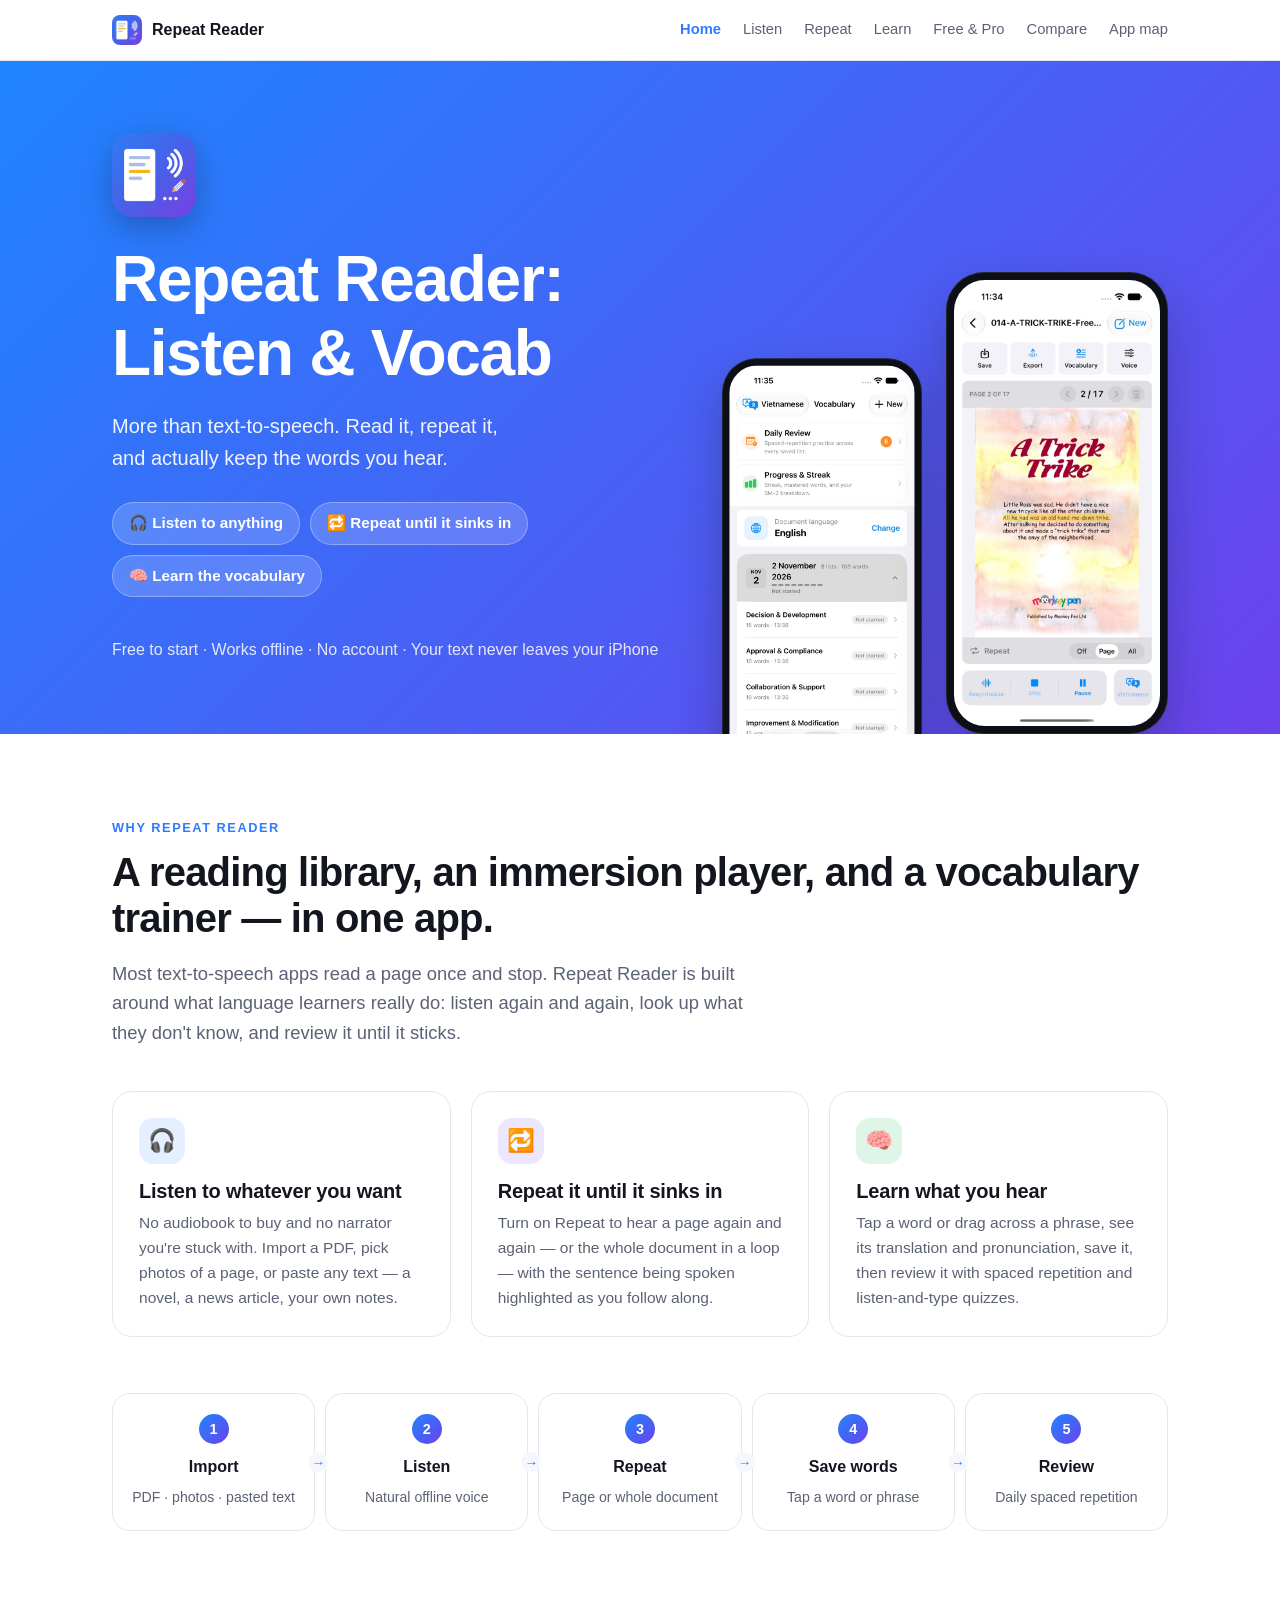
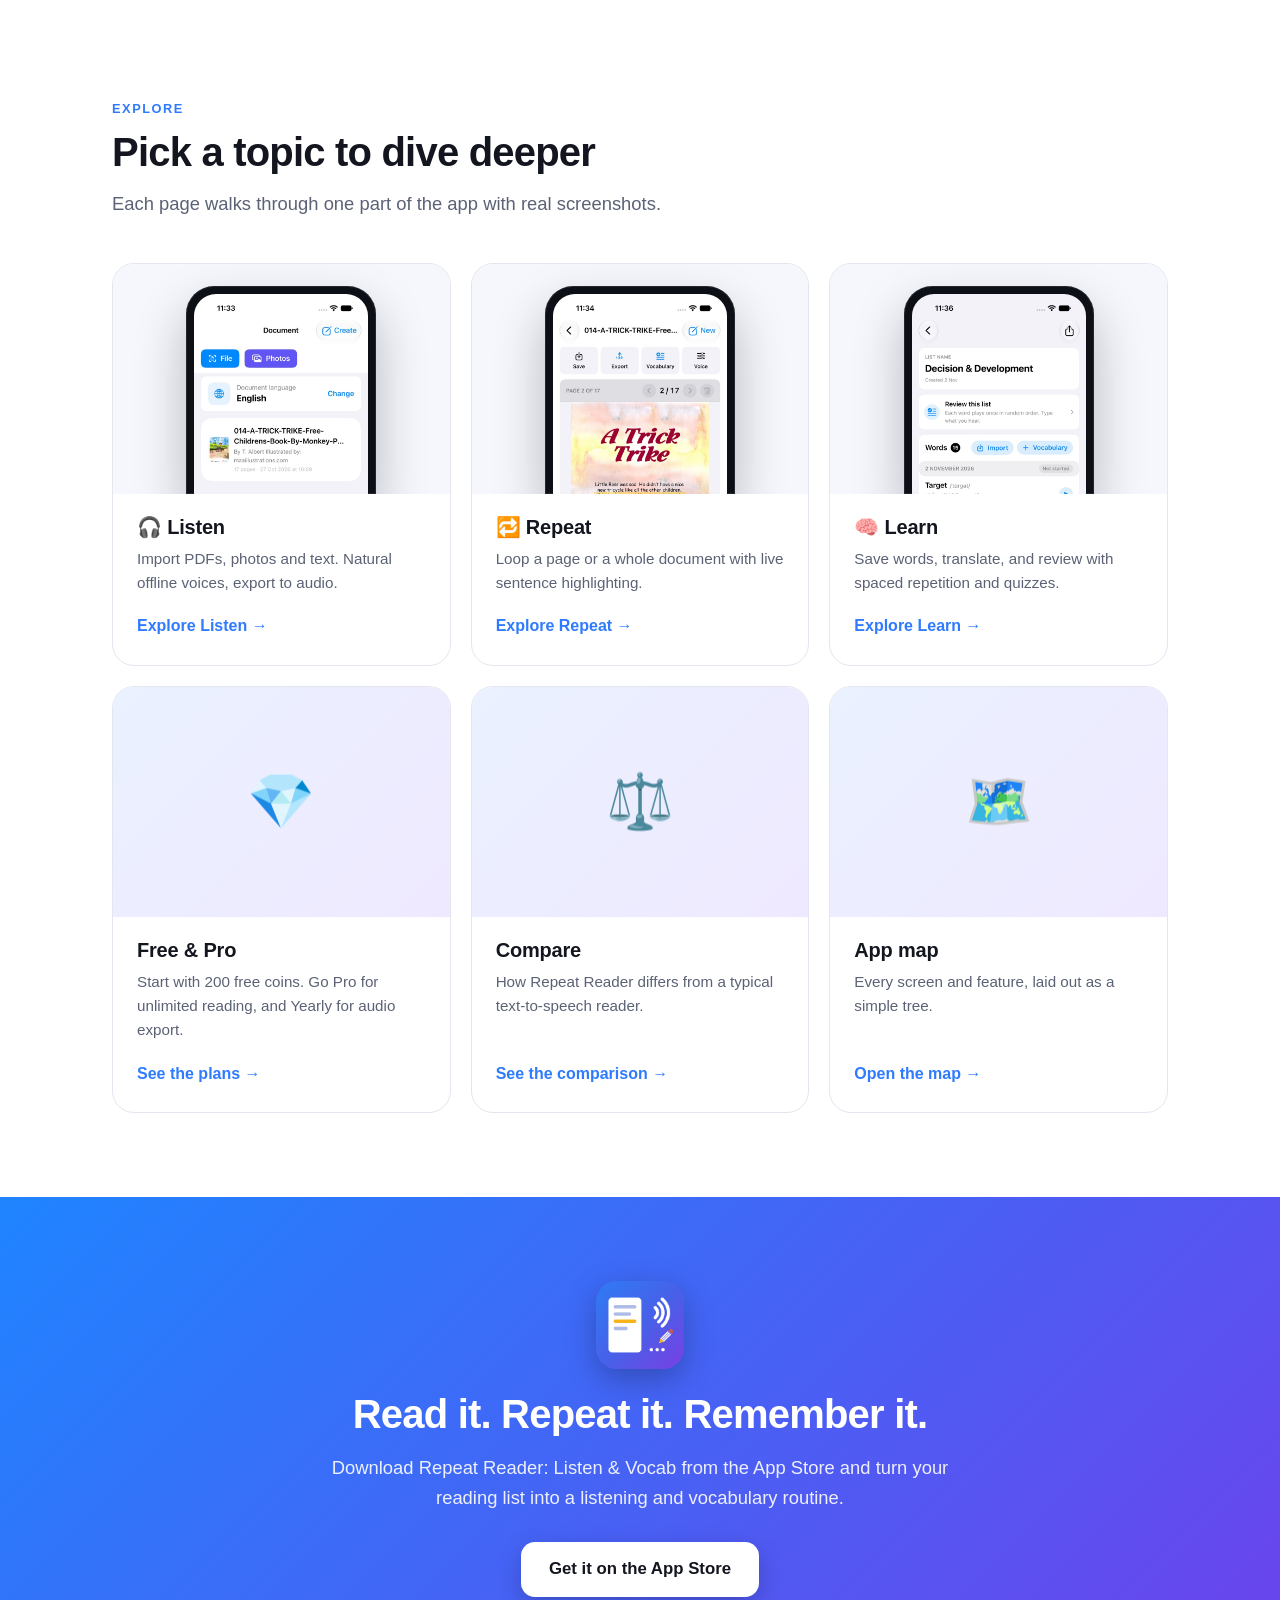
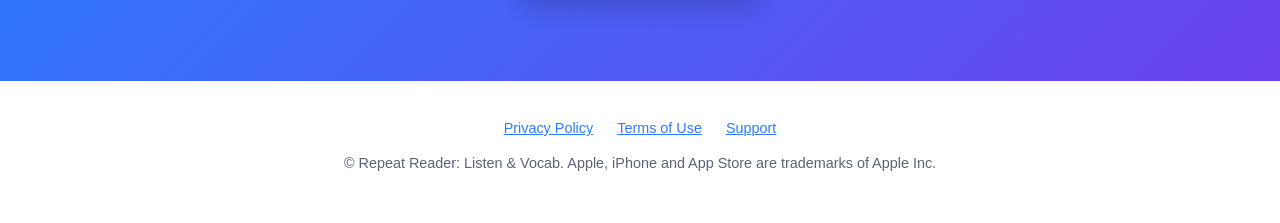
==== RepeatReader/marketing/index.html @ f609fd4f "Add repeat reader marketing" ====
<!doctype html>
<html lang="en">
<head>
  <meta charset="utf-8">
  <meta name="viewport" content="width=device-width, initial-scale=1">
  <title>Repeat Reader: Listen &amp; Vocab — Read, repeat, learn vocabulary</title>
  <meta name="description" content="More than text-to-speech. Listen to any PDF, photo or text with a natural offline voice, Repeat it until it sinks in, then translate, save and review the vocabulary you hear.">
  <link rel="stylesheet" href="style.css">
</head>
<body>

<nav>
  <div class="wrap">
    <a class="brand" href="index.html"><img src="images/icon.png" alt="Repeat Reader icon"> Repeat Reader</a>
    <ul>
      <li><a href="index.html" class="active" aria-current="page">Home</a></li>
      <li><a href="listen.html">Listen</a></li>
      <li><a href="repeat.html">Repeat</a></li>
      <li><a href="learn.html">Learn</a></li>
      <li><a href="pro.html">Free &amp; Pro</a></li>
      <li><a href="compare.html">Compare</a></li>
      <li><a href="map.html">App map</a></li>
    </ul>
  </div>
</nav>

<header class="hero">
  <div class="wrap hero-grid">
    <div style="padding-bottom:72px">
      <img class="icon" src="images/icon.png" alt="Repeat Reader app icon">
      <h1>Repeat Reader:<br>Listen &amp; Vocab</h1>
      <p class="sub">More than text-to-speech. Read it, repeat it, and actually keep the words you hear.</p>
      <div class="pillars">
        <span class="pill">🎧 Listen to anything</span>
        <span class="pill">🔁 Repeat until it sinks in</span>
        <span class="pill">🧠 Learn the vocabulary</span>
      </div>
      <p style="opacity:.85">Free to start · Works offline · No account · Your text never leaves your iPhone</p>
    </div>
    <div class="hero-phones">
      <div class="phone"><img src="images/vocab.jpg" alt="Vocabulary tab with Daily Review and saved lists"></div>
      <div class="phone"><img src="images/playing.jpg" alt="Reader highlighting the sentence being spoken"></div>
    </div>
  </div>
</header>

<section>
  <div class="wrap">
    <div class="eyebrow">Why Repeat Reader</div>
    <h2>A reading library, an immersion player, and a vocabulary trainer — in one app.</h2>
    <p class="lead" style="margin-top:18px">Most text-to-speech apps read a page once and stop. Repeat Reader is built around what language learners really do: listen again and again, look up what they don't know, and review it until it sticks.</p>

    <div class="cards">
      <div class="card">
        <div class="ico i-blue">🎧</div>
        <h3>Listen to whatever you want</h3>
        <p>No audiobook to buy and no narrator you're stuck with. Import a PDF, pick photos of a page, or paste any text — a novel, a news article, your own notes.</p>
      </div>
      <div class="card">
        <div class="ico i-purple">🔁</div>
        <h3>Repeat it until it sinks in</h3>
        <p>Turn on Repeat to hear a page again and again — or the whole document in a loop — with the sentence being spoken highlighted as you follow along.</p>
      </div>
      <div class="card">
        <div class="ico i-green">🧠</div>
        <h3>Learn what you hear</h3>
        <p>Tap a word or drag across a phrase, see its translation and pronunciation, save it, then review it with spaced repetition and listen-and-type quizzes.</p>
      </div>
    </div>

    <div class="loop" style="margin-top:56px">
      <div class="step"><div class="n">1</div><b>Import</b><span>PDF · photos · pasted text</span></div>
      <div class="step"><div class="n">2</div><b>Listen</b><span>Natural offline voice</span></div>
      <div class="step"><div class="n">3</div><b>Repeat</b><span>Page or whole document</span></div>
      <div class="step"><div class="n">4</div><b>Save words</b><span>Tap a word or phrase</span></div>
      <div class="step"><div class="n">5</div><b>Review</b><span>Daily spaced repetition</span></div>
    </div>
  </div>
</section>

<section>
  <div class="wrap">
    <div class="eyebrow">Explore</div>
    <h2>Pick a topic to dive deeper</h2>
    <p class="lead" style="margin-top:14px">Each page walks through one part of the app with real screenshots.</p>
    <div class="explore">
      <a class="tile" href="listen.html">
        <div class="thumb"><div class="phone"><img src="images/library.jpg" alt=""></div></div>
        <div class="body"><h3>🎧 Listen</h3><p>Import PDFs, photos and text. Natural offline voices, export to audio.</p><span class="go-link">Explore Listen →</span></div>
      </a>
      <a class="tile" href="repeat.html">
        <div class="thumb"><div class="phone"><img src="images/playing.jpg" alt=""></div></div>
        <div class="body"><h3>🔁 Repeat</h3><p>Loop a page or a whole document with live sentence highlighting.</p><span class="go-link">Explore Repeat →</span></div>
      </a>
      <a class="tile" href="learn.html">
        <div class="thumb"><div class="phone"><img src="images/list.jpg" alt=""></div></div>
        <div class="body"><h3>🧠 Learn</h3><p>Save words, translate, and review with spaced repetition and quizzes.</p><span class="go-link">Explore Learn →</span></div>
      </a>
      <a class="tile" href="pro.html">
        <div class="thumb plain">💎</div>
        <div class="body"><h3>Free &amp; Pro</h3><p>Start with 200 free coins. Go Pro for unlimited reading, and Yearly for audio export.</p><span class="go-link">See the plans →</span></div>
      </a>
      <a class="tile" href="compare.html">
        <div class="thumb plain">⚖️</div>
        <div class="body"><h3>Compare</h3><p>How Repeat Reader differs from a typical text-to-speech reader.</p><span class="go-link">See the comparison →</span></div>
      </a>
      <a class="tile" href="map.html">
        <div class="thumb plain">🗺️</div>
        <div class="body"><h3>App map</h3><p>Every screen and feature, laid out as a simple tree.</p><span class="go-link">Open the map →</span></div>
      </a>
    </div>
  </div>
</section>


<section class="cta">
  <div class="wrap">
    <img src="images/icon.png" alt="" style="width:88px;height:88px;border-radius:21px;margin:0 auto 22px;box-shadow:0 10px 30px rgba(0,0,0,.25)">
    <h2>Read it. Repeat it. Remember it.</h2>
    <p class="lead">Download Repeat Reader: Listen &amp; Vocab from the App Store and turn your reading list into a listening and vocabulary routine.</p>
    <a class="store" href="https://apps.apple.com/vn/app/repeat-reader-listen-vocab/id6798490565">Get it on the App Store</a>
  </div>
</section>

<footer>
  <div class="wrap">
    <p>
      <a href="https://chungmai.github.io/Documents/RepeatReader/privacy.html">Privacy Policy</a>
      <a href="https://chungmai.github.io/Documents/RepeatReader/terms.html">Terms of Use</a>
      <a href="mailto:maihuuchung@gmail.com">Support</a>
    </p>
    <p style="margin-top:12px">© Repeat Reader: Listen &amp; Vocab. Apple, iPhone and App Store are trademarks of Apple Inc.</p>
  </div>
</footer>

</body>
</html>
---- RepeatReader/marketing/style.css ----
:root {
      --blue: #2f7bff;
      --purple: #6c42ec;
      --ink: #14161f;
      --muted: #5b6275;
      --line: #e3e6ef;
      --soft: #f5f7fc;
      --green: #1fa95b;
      --orange: #ff8a1f;
      --grad: linear-gradient(135deg, #1f84ff 0%, #6c42ec 100%);
      font-family: -apple-system, BlinkMacSystemFont, "SF Pro Text", "Segoe UI", Roboto, sans-serif;
      line-height: 1.6;
      color-scheme: light;
    }
    * { box-sizing: border-box; }
    html { scroll-behavior: smooth; }
    body { margin: 0; background: #fff; color: var(--ink); -webkit-font-smoothing: antialiased; }
    img { max-width: 100%; display: block; }
    a { color: var(--blue); }
    .wrap { max-width: 1100px; margin: 0 auto; padding: 0 22px; }
    h1, h2, h3 { line-height: 1.15; margin: 0; letter-spacing: -0.02em; }
    h2 { font-size: clamp(1.7rem, 4vw, 2.5rem); }
    h3 { font-size: 1.25rem; letter-spacing: -0.01em; }
    p { margin: 0; }
    .eyebrow { font-size: .8rem; font-weight: 700; letter-spacing: .12em; text-transform: uppercase; color: var(--blue); margin-bottom: 10px; }
    .lead { font-size: 1.15rem; color: var(--muted); max-width: 62ch; }
    section { padding: 84px 0; }
    .alt { background: var(--soft); }

    /* ---------- nav ---------- */
    nav { position: sticky; top: 0; z-index: 20; background: rgba(255,255,255,.88); backdrop-filter: blur(12px); border-bottom: 1px solid var(--line); }
    nav .wrap { display: flex; align-items: center; justify-content: space-between; height: 60px; gap: 16px; }
    .brand { display: flex; align-items: center; gap: 10px; font-weight: 700; text-decoration: none; color: var(--ink); }
    .brand img { width: 30px; height: 30px; border-radius: 8px; }
    nav ul { display: flex; gap: 22px; list-style: none; margin: 0; padding: 0; font-size: .92rem; }
    nav ul a { color: var(--muted); text-decoration: none; font-weight: 500; }
    nav ul a:hover { color: var(--ink); }
    

    /* ---------- hero ---------- */
    .hero { background: var(--grad); color: #fff; padding: 72px 0 0; overflow: hidden; }
    .hero-grid { display: grid; grid-template-columns: 1.1fr .9fr; gap: 40px; align-items: end; }
    .hero h1 { font-size: clamp(2.3rem, 6vw, 4rem); }
    .hero p.sub { font-size: 1.25rem; margin-top: 20px; opacity: .93; max-width: 36ch; }
    .hero .icon { width: 84px; height: 84px; border-radius: 20px; box-shadow: 0 10px 30px rgba(0,0,0,.25); margin-bottom: 26px; }
    .pillars { display: flex; flex-wrap: wrap; gap: 10px; margin: 28px 0 40px; }
    .pill { background: rgba(255,255,255,.17); border: 1px solid rgba(255,255,255,.3); padding: 8px 16px; border-radius: 999px; font-weight: 600; font-size: .95rem; }
    .hero-phones { display: flex; justify-content: center; gap: 14px; align-items: flex-end; }
    .hero-phones .phone:nth-child(1) { transform: translateY(40px) scale(.9); transform-origin: bottom; }
    .hero-phones .phone:nth-child(2) { transform: translateY(0); }
    @media (max-width: 860px) {
      .hero-grid { grid-template-columns: 1fr; }
      .hero-phones .phone:nth-child(1) { display: none; }
    }

    /* ---------- phone frame ---------- */
    .phone { background: #0d0f16; border-radius: 38px; padding: 8px; box-shadow: 0 24px 50px rgba(20,22,31,.28), 0 0 0 1px rgba(255,255,255,.1) inset; width: 100%; max-width: 270px; flex: 0 1 auto; }
    .phone img { border-radius: 31px; width: 100%; height: auto; background: #fff; }
    .phone.sheet img { border-radius: 24px; }
    figcaption { text-align: center; font-size: .86rem; color: var(--muted); margin-top: 14px; font-weight: 500; }
    figure { margin: 0; }

    /* ---------- why ---------- */
    .cards { display: grid; grid-template-columns: repeat(3, 1fr); gap: 20px; margin-top: 44px; }
    .card { background: #fff; border: 1px solid var(--line); border-radius: 20px; padding: 26px; }
    .alt .card { border-color: transparent; box-shadow: 0 6px 20px rgba(20,22,31,.06); }
    .card .ico { width: 46px; height: 46px; border-radius: 14px; display: grid; place-items: center; font-size: 1.4rem; margin-bottom: 16px; }
    .card p { color: var(--muted); margin-top: 8px; font-size: .97rem; }
    .i-blue { background: #e4efff; } .i-purple { background: #ece6ff; } .i-green { background: #dff5e8; } .i-orange { background: #ffeedb; }
    @media (max-width: 860px) { .cards { grid-template-columns: 1fr; } }
    .cards.four { grid-template-columns: repeat(4, 1fr); }
    @media (max-width: 960px) { .cards.four { grid-template-columns: repeat(2, 1fr); } }
    @media (max-width: 560px) { .cards.four { grid-template-columns: 1fr; } }

    /* ---------- feature rows ---------- */
    .feature { display: grid; grid-template-columns: 1fr 1fr; gap: 56px; align-items: center; }
    .feature.flip .copy { order: 2; }
    .feature .copy ul { padding: 0; list-style: none; margin: 22px 0 0; display: grid; gap: 12px; }
    .feature .copy li { padding-left: 30px; position: relative; color: var(--muted); }
    .feature .copy li b { color: var(--ink); }
    .feature .copy li::before { content: "✓"; position: absolute; left: 0; top: 0; width: 20px; height: 20px; border-radius: 50%; background: var(--green); color: #fff; font-size: .72rem; font-weight: 800; display: grid; place-items: center; margin-top: 4px; }
    .feature .copy .lead { margin-top: 14px; }
    .shots { display: flex; gap: 18px; justify-content: center; align-items: flex-start; flex-wrap: wrap; }
    .shots figure { flex: 1 1 0; min-width: 130px; max-width: 270px; }
    .shots.three figure { max-width: 220px; }
    .shots figure:nth-child(even) { margin-top: 36px; }
    @media (max-width: 860px) {
      .feature { grid-template-columns: 1fr; gap: 36px; }
      .feature.flip .copy { order: 0; }
    }
    .stack > * + * { margin-top: 84px; }

    /* ---------- tag / badge ---------- */
    .tag { display: inline-block; font-size: .72rem; font-weight: 700; letter-spacing: .06em; text-transform: uppercase; padding: 4px 10px; border-radius: 999px; background: #e4efff; color: var(--blue); margin-bottom: 14px; }
    .tag.hot { background: #ffeedb; color: #c8650b; }
    .tag.go { background: #dff5e8; color: #14803f; }

    /* ---------- comparison ---------- */
    .table-wrap { overflow-x: auto; margin-top: 40px; border-radius: 20px; border: 1px solid var(--line); background: #fff; }
    table { border-collapse: collapse; width: 100%; min-width: 640px; }
    th, td { padding: 16px 20px; text-align: left; border-bottom: 1px solid var(--line); font-size: .97rem; vertical-align: top; }
    tr:last-child td { border-bottom: 0; }
    th { background: var(--soft); font-size: .85rem; letter-spacing: .04em; text-transform: uppercase; color: var(--muted); }
    th.us { background: var(--grad); color: #fff; }
    td.us { background: #f3f0ff; font-weight: 600; }
    .yes { color: var(--green); font-weight: 700; }
    .no { color: #b3b8c6; font-weight: 700; }
    .meh { color: #c8650b; font-weight: 600; }

    /* ---------- loop diagram ---------- */
    .loop { display: grid; grid-template-columns: repeat(5, 1fr); gap: 10px; margin-top: 44px; align-items: stretch; }
    .loop .step { background: #fff; border: 1px solid var(--line); border-radius: 18px; padding: 20px 14px; text-align: center; position: relative; }
    .loop .step .n { width: 30px; height: 30px; border-radius: 50%; background: var(--grad); color: #fff; font-weight: 700; display: grid; place-items: center; margin: 0 auto 10px; font-size: .9rem; }
    .loop .step b { display: block; margin-bottom: 4px; }
    .loop .step span { color: var(--muted); font-size: .88rem; }
    .loop .step:not(:last-child)::after { content: "→"; position: absolute; right: -14px; top: 50%; transform: translateY(-50%); color: var(--blue); font-weight: 800; z-index: 2; background: var(--soft); border-radius: 50%; width: 20px; height: 20px; display: grid; place-items: center; font-size: .85rem; }
    @media (max-width: 860px) {
      .loop { grid-template-columns: 1fr; }
      .loop .step:not(:last-child)::after { content: "↓"; right: 50%; top: auto; bottom: -15px; transform: translateX(50%); }
    }

    /* ---------- tree ---------- */
    .tree-wrap { background: #fff; border: 1px solid var(--line); border-radius: 22px; padding: 32px; margin-top: 40px; overflow-x: auto; }
    .tree, .tree ul { list-style: none; margin: 0; padding-left: 0; }
    .tree ul { margin-left: 14px; padding-left: 22px; border-left: 2px solid var(--line); }
    .tree li { position: relative; padding: 5px 0; }
    .tree ul > li::before { content: ""; position: absolute; left: -22px; top: 21px; width: 16px; border-top: 2px solid var(--line); }
    .tree .node { display: inline-flex; align-items: center; gap: 8px; padding: 6px 14px; border-radius: 12px; font-weight: 600; font-size: .95rem; white-space: nowrap; }
    .tree .root > .node { background: var(--grad); color: #fff; font-size: 1.05rem; padding: 9px 18px; }
    .tree .tab > .node { background: #e4efff; color: #1a5fd6; }
    .tree .tab.green > .node { background: #dff5e8; color: #14803f; }
    .tree .tab.orange > .node { background: #ffeedb; color: #b4590a; }
    .tree .tab.gray > .node { background: #eceef4; color: #3d4358; }
    .tree .leaf > .node { background: var(--soft); border: 1px solid var(--line); font-weight: 500; color: #2a2f40; }
    .tree .leaf small { color: var(--muted); font-weight: 400; white-space: normal; }
    .tree .sub > .node { background: #ece6ff; color: #5a35c9; }
    .legend { display: flex; flex-wrap: wrap; gap: 16px; margin-top: 22px; padding-top: 18px; border-top: 1px dashed var(--line); font-size: .85rem; color: var(--muted); }
    .legend i { display: inline-block; width: 12px; height: 12px; border-radius: 4px; margin-right: 6px; vertical-align: -1px; }

    /* ---------- privacy band ---------- */
    .band { background: var(--ink); color: #fff; }
    .band .lead { color: #b9bfd1; }
    .band .card { background: #1d202c; border-color: #2c3040; }
    .band .card p { color: #b9bfd1; }
    .band .eyebrow { color: #7fb0ff; }

    /* ---------- cta ---------- */
    .cta { background: var(--grad); color: #fff; text-align: center; }
    .cta .lead { color: rgba(255,255,255,.9); margin: 16px auto 0; }
    .store { display: inline-block; margin-top: 30px; background: #fff; color: var(--ink); text-decoration: none; font-weight: 700; padding: 14px 28px; border-radius: 14px; font-size: 1.05rem; box-shadow: 0 8px 24px rgba(0,0,0,.2); }
    footer { padding: 36px 0 48px; color: var(--muted); font-size: .9rem; text-align: center; }
    footer a { margin: 0 10px; }
    .chips { display: flex; flex-wrap: wrap; gap: 8px; margin-top: 18px; }
    .chip { background: #fff; border: 1px solid var(--line); border-radius: 999px; padding: 4px 12px; font-size: .85rem; color: var(--muted); }
  
    /* ---------- multi-page additions ---------- */
    nav ul a.active { color: var(--blue); font-weight: 700; }
    @media (max-width: 760px) {
      nav .wrap { height: auto; padding-top: 10px; padding-bottom: 10px; flex-wrap: wrap; }
      nav ul { width: 100%; overflow-x: auto; gap: 18px; padding-bottom: 4px; white-space: nowrap; }
    }
    .page-hero { background: var(--grad); color: #fff; padding: 64px 0 56px; }
    .page-hero .crumb { font-size: .85rem; opacity: .85; margin-bottom: 14px; }
    .page-hero .crumb a { color: #fff; }
    .page-hero h1 { font-size: clamp(2rem, 5vw, 3.2rem); }
    .page-hero p { font-size: 1.2rem; margin-top: 14px; opacity: .94; max-width: 52ch; }
    .explore { display: grid; grid-template-columns: repeat(3, 1fr); gap: 20px; margin-top: 44px; }
    .tile { display: flex; flex-direction: column; background: #fff; border: 1px solid var(--line); border-radius: 22px; overflow: hidden; text-decoration: none; color: var(--ink); transition: transform .18s, box-shadow .18s; }
    .tile:hover { transform: translateY(-4px); box-shadow: 0 16px 36px rgba(20,22,31,.12); }
    .tile .thumb { height: 230px; background: var(--soft); overflow: hidden; display: flex; justify-content: center; padding-top: 22px; }
    .tile .thumb .phone { max-width: 190px; border-radius: 28px 28px 0 0; padding-bottom: 0; }
    .tile .thumb .phone img { border-radius: 22px 22px 0 0; }
    .tile .thumb.plain { align-items: center; padding-top: 0; font-size: 3.4rem; background: linear-gradient(135deg,#eaf1ff,#efe9ff); }
    .tile .body { padding: 22px 24px 26px; display: flex; flex-direction: column; gap: 8px; flex: 1; }
    .tile .body p { color: var(--muted); font-size: .95rem; }
    .tile .go-link { margin-top: auto; padding-top: 10px; color: var(--blue); font-weight: 700; }
    @media (max-width: 900px) { .explore { grid-template-columns: 1fr 1fr; } }
    @media (max-width: 580px) { .explore { grid-template-columns: 1fr; } }
    .pager { display: flex; justify-content: space-between; gap: 16px; padding: 44px 0; border-top: 1px solid var(--line); flex-wrap: wrap; }
    .pager a { text-decoration: none; display: block; padding: 16px 22px; border: 1px solid var(--line); border-radius: 16px; min-width: 200px; color: var(--ink); background: #fff; }
    .pager a:hover { border-color: var(--blue); }
    .pager small { display: block; color: var(--muted); font-size: .8rem; text-transform: uppercase; letter-spacing: .08em; }
    .pager b { color: var(--blue); }
    .pager .next { text-align: right; margin-left: auto; }
    .steps3 { display: grid; grid-template-columns: repeat(3, 1fr); gap: 20px; margin-top: 36px; }
    @media (max-width: 860px) { .steps3 { grid-template-columns: 1fr; } }
    .mode { background: #fff; border: 1px solid var(--line); border-radius: 20px; padding: 26px; }
    .mode .badge { display: inline-block; font-weight: 800; font-size: .85rem; background: var(--grad); color: #fff; border-radius: 999px; padding: 4px 14px; margin-bottom: 12px; }
    .mode p { color: var(--muted); font-size: .97rem; margin-top: 8px; }

/* ---------- Free & Pro page ---------- */
.tree .tab.purple > .node { background: #ece6ff; color: #5a35c9; }
.plans { display: grid; grid-template-columns: repeat(3, 1fr); gap: 20px; margin-top: 44px; align-items: stretch; }
.plan { background: #fff; border: 1px solid var(--line); border-radius: 22px; padding: 30px 26px 28px; position: relative; display: flex; flex-direction: column; }
.plan.featured { border: 2px solid var(--blue); box-shadow: 0 18px 40px rgba(47,123,255,.16); }
.plan .ribbon { position: absolute; top: -13px; left: 24px; background: var(--grad); color: #fff; font-size: .72rem; font-weight: 800; letter-spacing: .08em; padding: 5px 13px; border-radius: 999px; }
.plan .price { font-size: 2.3rem; font-weight: 800; letter-spacing: -0.02em; margin-top: 8px; line-height: 1.1; }
.plan .price small { font-size: 1rem; font-weight: 600; color: var(--muted); letter-spacing: 0; }
.plan .plan-note { color: var(--muted); font-size: .95rem; margin-top: 6px; }
.plan ul { list-style: none; padding: 0; margin: 22px 0 0; display: grid; gap: 11px; }
.plan li { position: relative; padding-left: 27px; color: var(--ink); font-size: .96rem; }
.plan li::before { content: "✓"; position: absolute; left: 0; top: 1px; width: 19px; height: 19px; border-radius: 50%; background: var(--green); color: #fff; font-size: .7rem; font-weight: 800; display: grid; place-items: center; margin-top: 2px; }
.plan li.no { color: var(--muted); }
.plan li.no::before { content: "✕"; background: #dde1ec; color: #8a91a6; }
.fine { color: var(--muted); font-size: .85rem; margin-top: 22px; max-width: 80ch; }
.faq { margin-top: 32px; display: grid; gap: 12px; }
.faq details { background: #fff; border: 1px solid var(--line); border-radius: 16px; padding: 4px 22px; }
.faq summary { cursor: pointer; font-weight: 600; padding: 16px 0; list-style: none; display: flex; justify-content: space-between; gap: 16px; }
.faq summary::-webkit-details-marker { display: none; }
.faq summary::after { content: "+"; color: var(--blue); font-weight: 800; font-size: 1.2rem; line-height: 1; }
.faq details[open] summary::after { content: "−"; }
.faq details p { color: var(--muted); padding: 0 0 18px; }
@media (max-width: 860px) { .plans { grid-template-columns: 1fr; } }
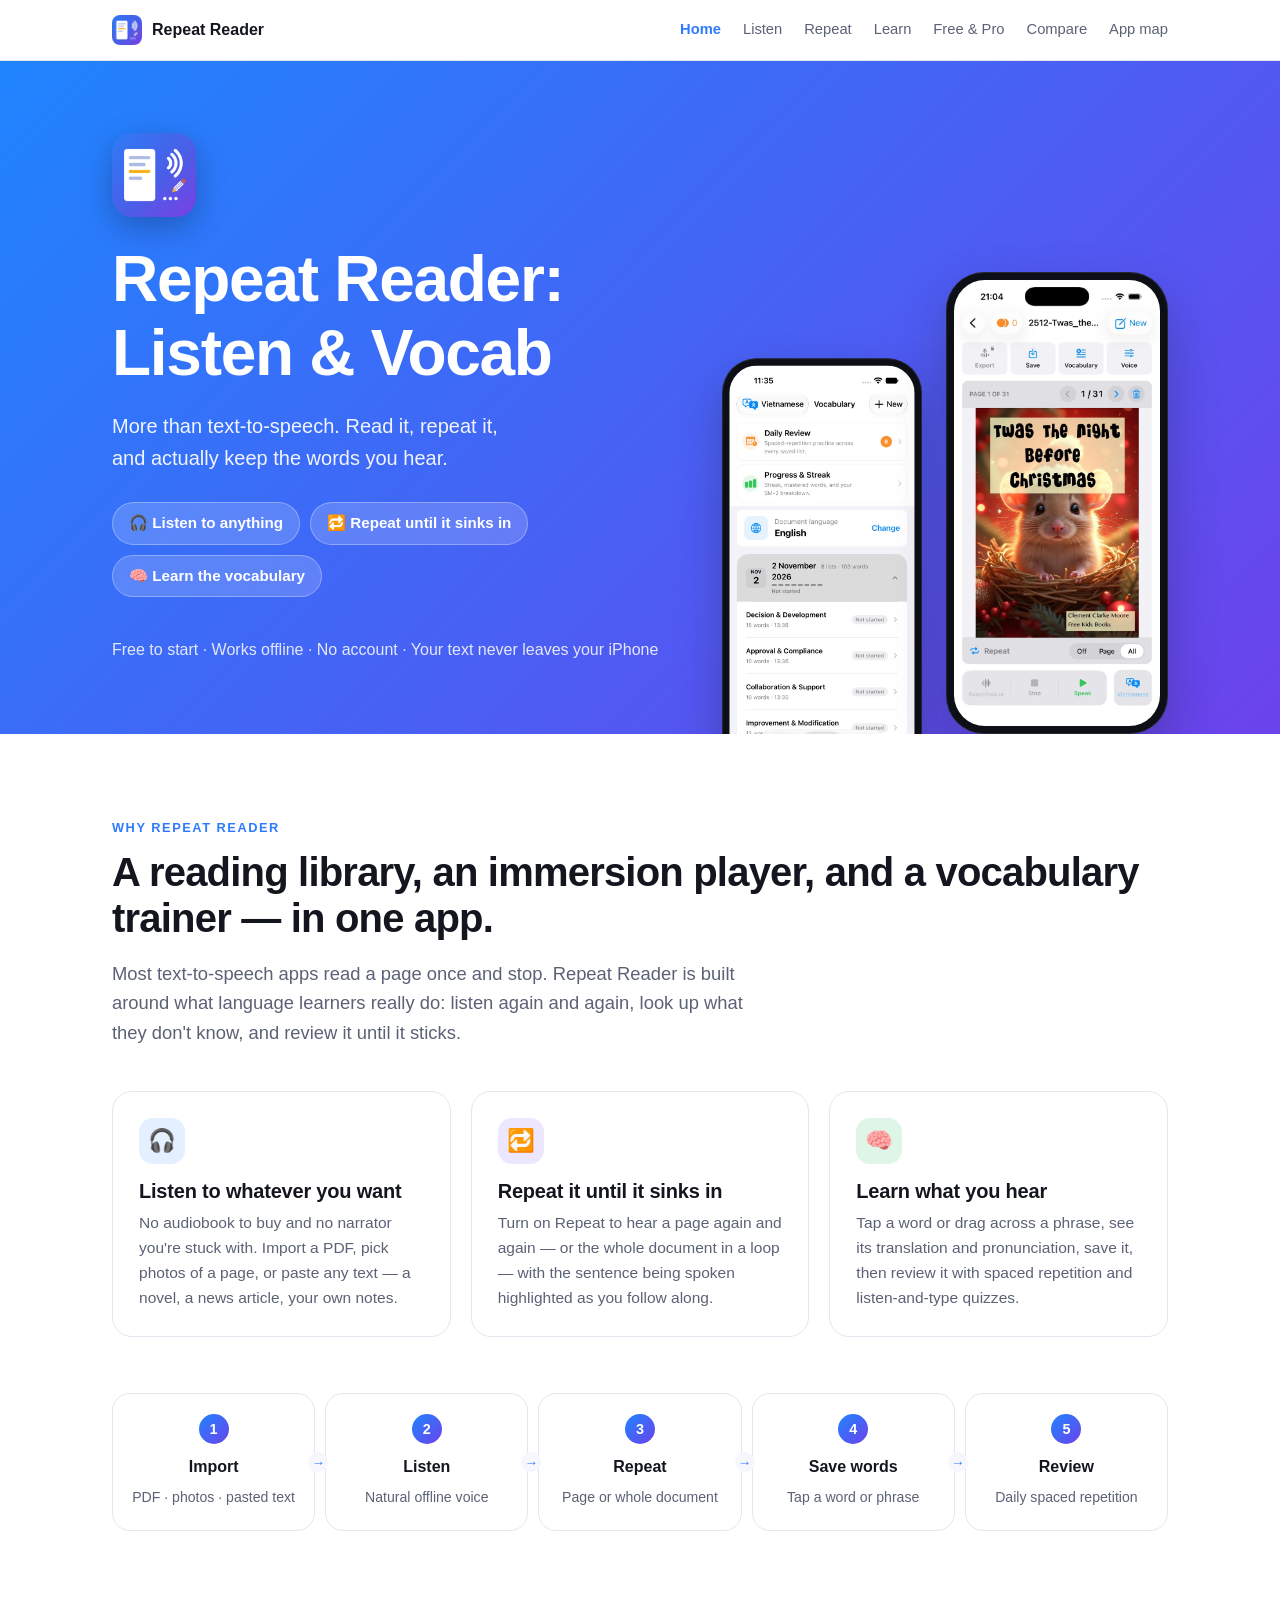
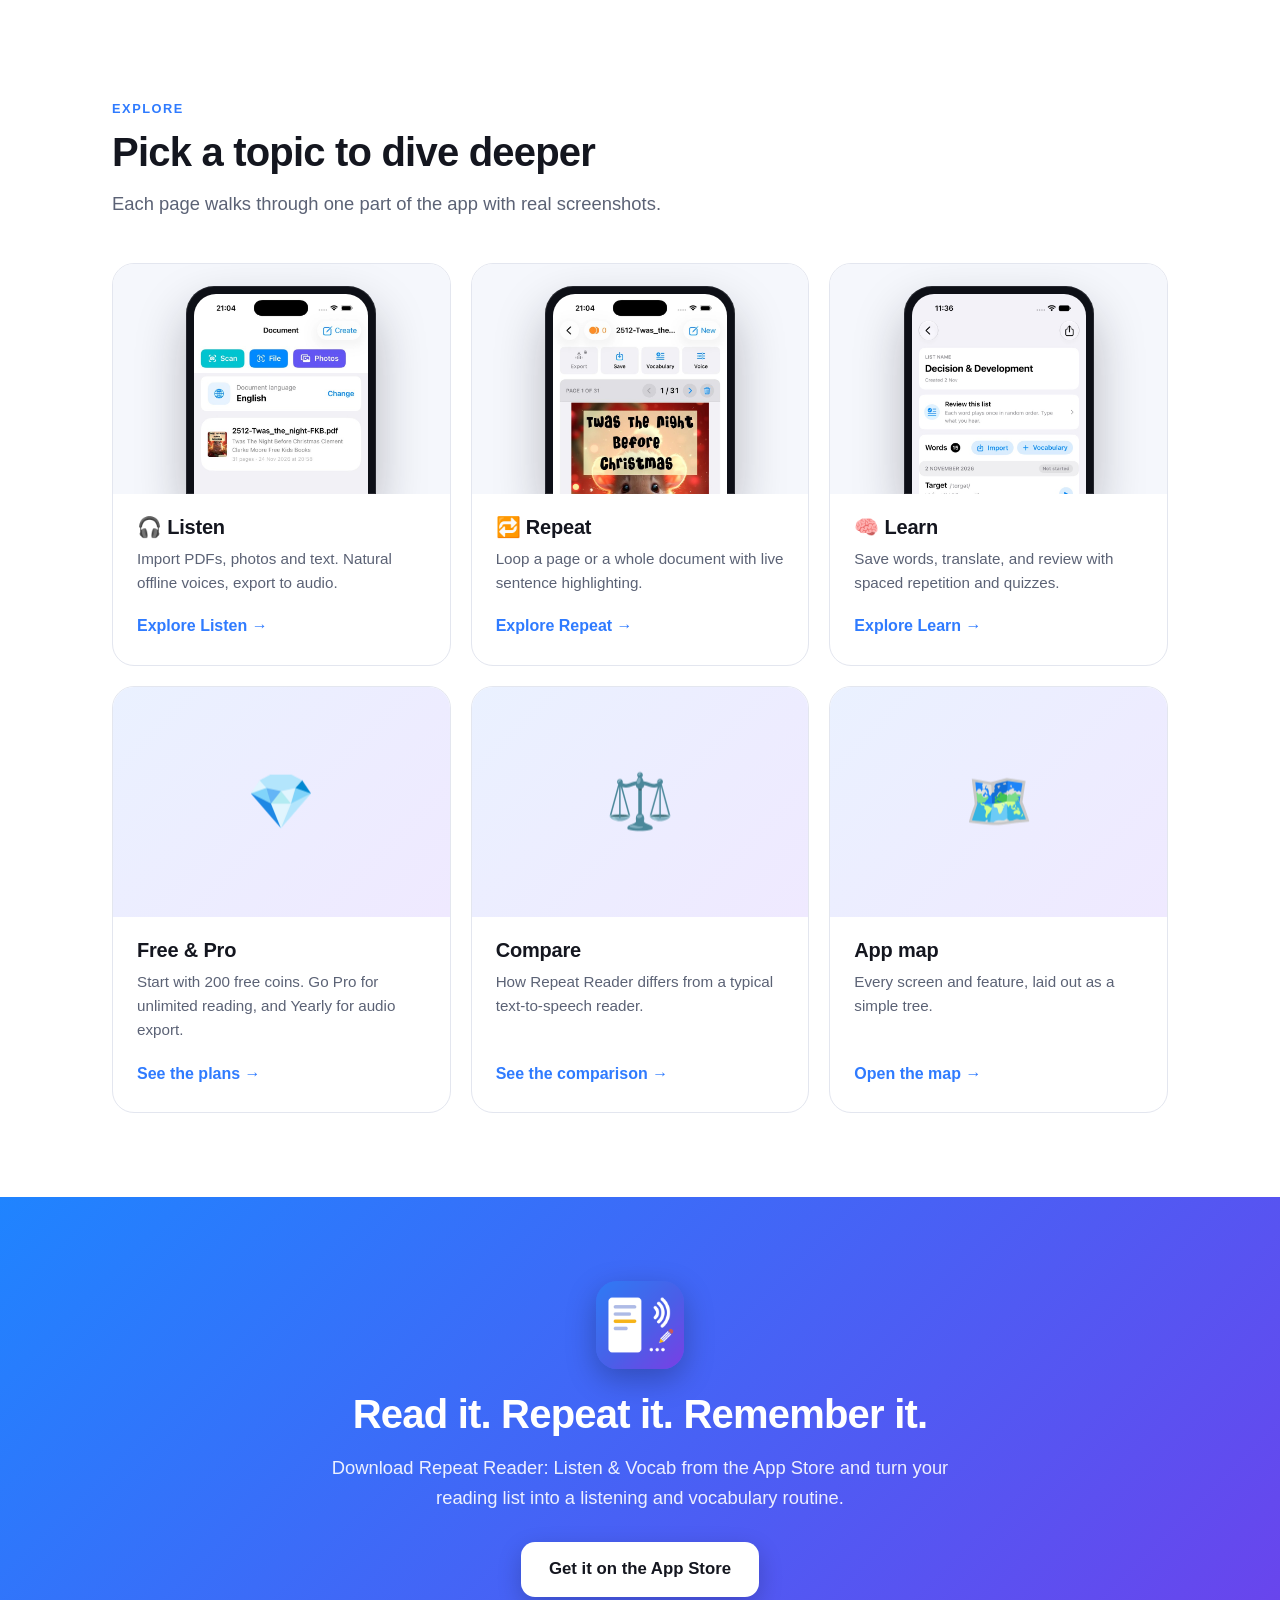
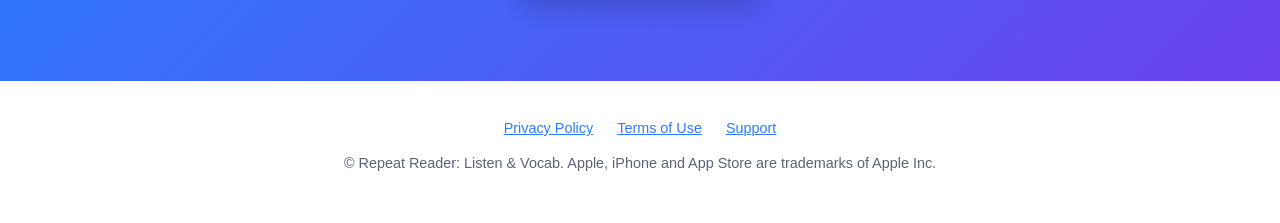
==== commit efe6921d: "Update document" ====
--- a/RepeatReader/marketing/index.html
+++ b/RepeatReader/marketing/index.html
@@ -39,7 +39,7 @@
     </div>
     <div class="hero-phones">
       <div class="phone"><img src="images/vocab.jpg" alt="Vocabulary tab with Daily Review and saved lists"></div>
-      <div class="phone"><img src="images/playing.jpg" alt="Reader highlighting the sentence being spoken"></div>
+      <div class="phone"><img src="images/reader.jpg" alt="Reader with the Repeat control and the Speak button"></div>
     </div>
   </div>
 </header>
@@ -89,7 +89,7 @@
         <div class="body"><h3>🎧 Listen</h3><p>Import PDFs, photos and text. Natural offline voices, export to audio.</p><span class="go-link">Explore Listen →</span></div>
       </a>
       <a class="tile" href="repeat.html">
-        <div class="thumb"><div class="phone"><img src="images/playing.jpg" alt=""></div></div>
+        <div class="thumb"><div class="phone"><img src="images/reader.jpg" alt=""></div></div>
         <div class="body"><h3>🔁 Repeat</h3><p>Loop a page or a whole document with live sentence highlighting.</p><span class="go-link">Explore Repeat →</span></div>
       </a>
       <a class="tile" href="learn.html">
